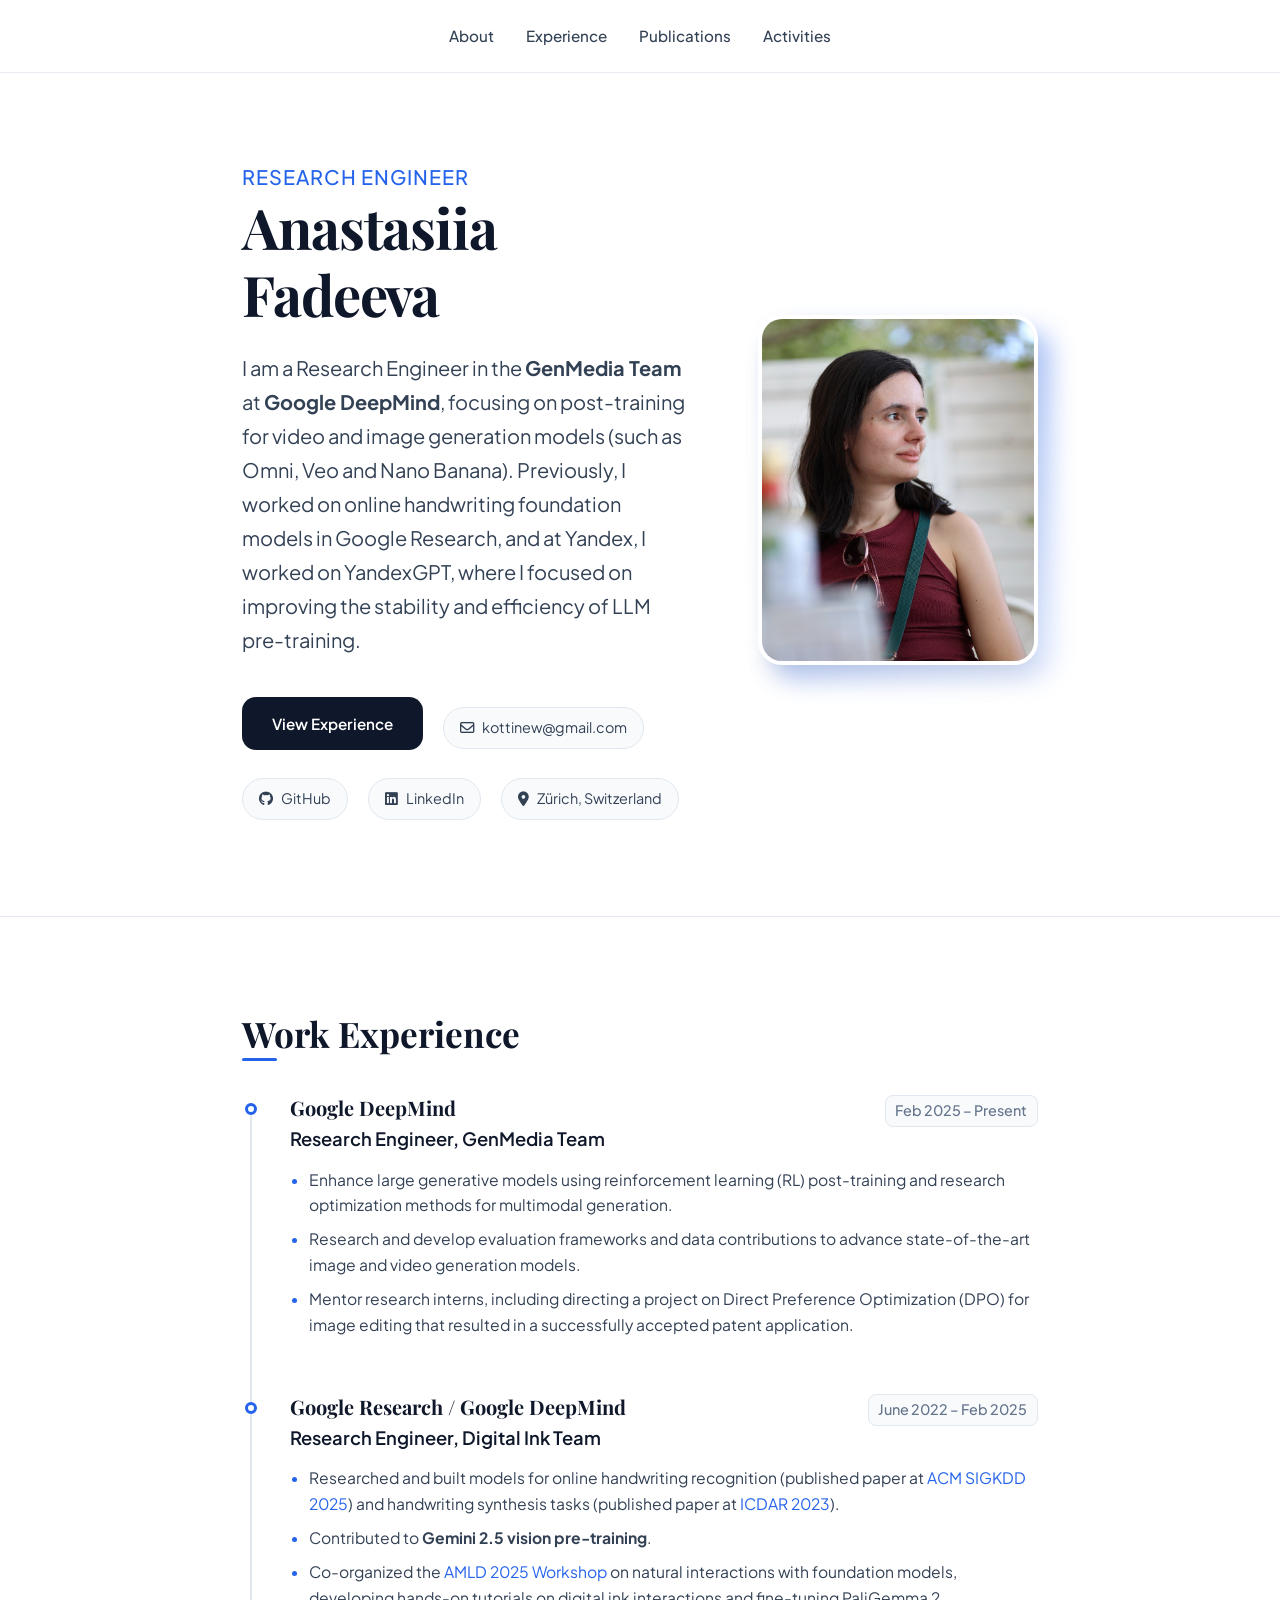
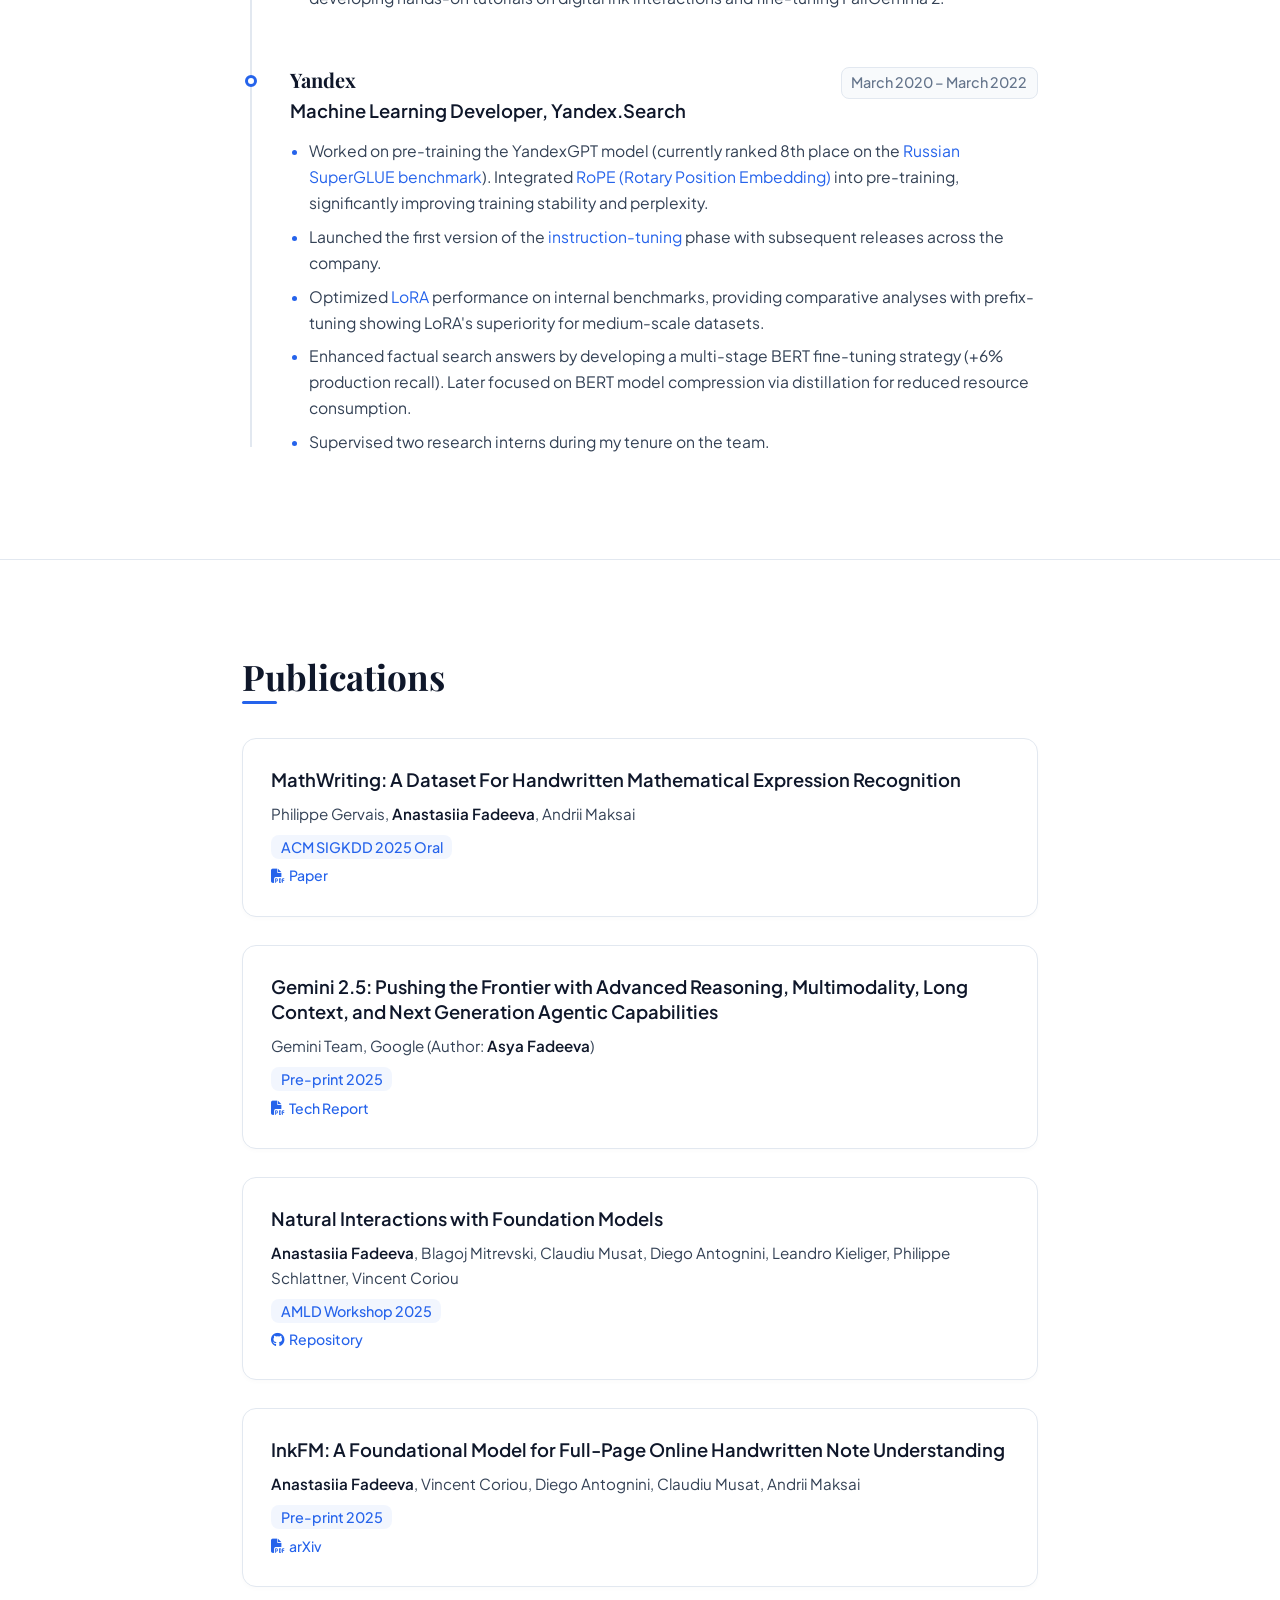
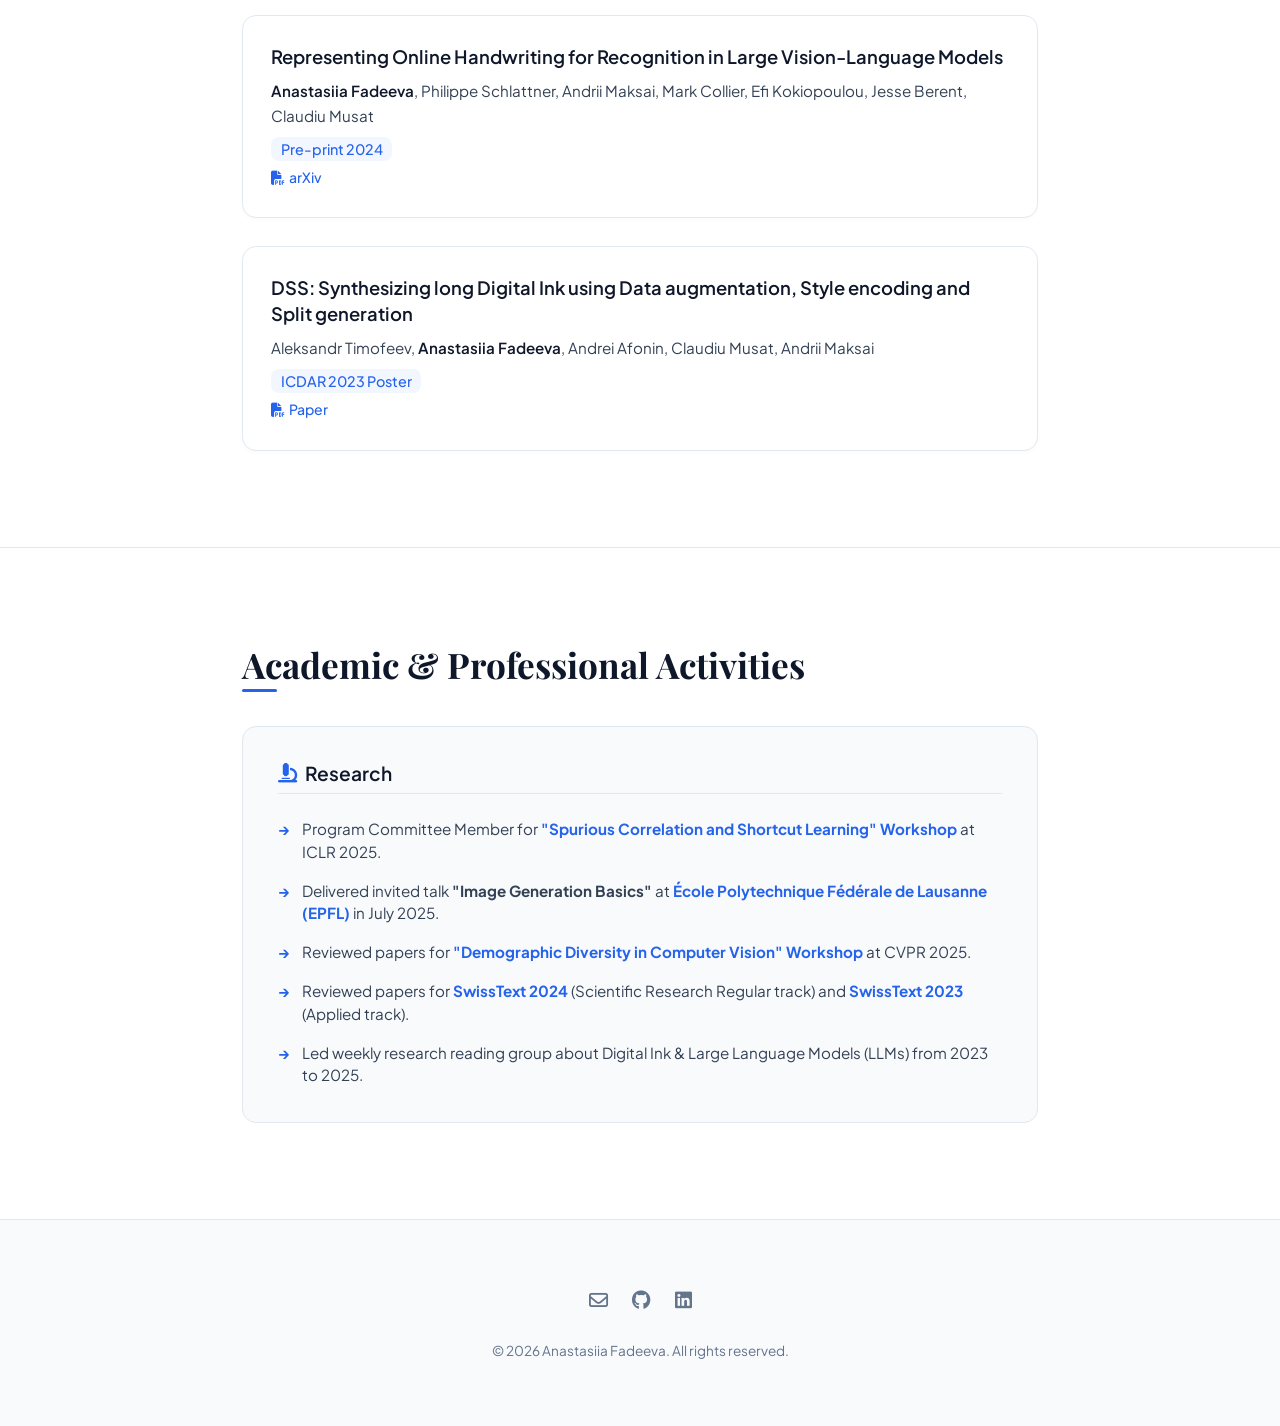
==== index.html @ 2f00301d "Add personal site files" ====
<!DOCTYPE html>
<html lang="en">

<head>
  <meta charset="UTF-8">
  <meta name="viewport" content="width=device-width, initial-scale=1.0">
  <meta name="description"
    content="Anastasiia Fadeeva - Research Engineer at Google DeepMind & Machine Learning Specialist. Zürich, Switzerland.">
  <meta name="author" content="Anastasiia Fadeeva">
  <title>Anastasiia Fadeeva | Research Engineer</title>

  <!-- FontAwesome for Premium Icons -->
  <link rel="stylesheet" href="https://cdnjs.cloudflare.com/ajax/libs/font-awesome/6.4.0/css/all.min.css">

  <!-- Custom Stylesheet -->
  <link rel="stylesheet" href="style.css">
</head>

<body>

  <!-- Sticky Header -->
  <header class="header">
    <div class="container nav">
      <ul class="nav__list">
        <li><a href="#about" class="nav__link">About</a></li>
        <li><a href="#experience" class="nav__link">Experience</a></li>
        <li><a href="#publications" class="nav__link">Publications</a></li>


        <li><a href="#activities" class="nav__link">Activities</a></li>

      </ul>
    </div>
  </header>

  <main>

    <!-- Hero Section -->
    <section id="about" class="hero reveal">
      <div class="container hero__container">
        <div class="hero__content">
          <span class="hero__subtitle">Research Engineer</span>
          <h1>Anastasiia Fadeeva</h1>
          <p class="hero__description">
            I am a Research Engineer in the <strong>GenMedia Team</strong> at <strong>Google DeepMind</strong>, focusing
            on post-training for video and image generation models (such as Omni, Veo and Nano Banana). Previously, I
            worked on online handwriting foundation models in Google Research, and at Yandex, I worked on YandexGPT, where
            I focused on improving the stability and efficiency of LLM pre-training.
          </p>
          <div class="hero__links">
            <a href="#experience" class="btn btn--primary">View Experience</a>

            <!-- Interactive Copy Email Badge -->
            <div class="contact-badge" id="emailBadge" onclick="copyEmail()">
              <i class="fa-regular fa-envelope"></i>
              <span id="emailText">kottinew@gmail.com</span>
              <span class="contact-badge__tooltip" id="emailTooltip">Click to copy</span>
            </div>

            <!-- GitHub Link -->
            <a href="https://github.com/Fadeich" target="_blank" rel="noopener" class="contact-badge">
              <i class="fa-brands fa-github"></i>
              <span>GitHub</span>
            </a>

            <!-- LinkedIn Link -->
            <a href="https://www.linkedin.com/in/anastasia-fadeeva-707616135/" target="_blank" rel="noopener"
              class="contact-badge">
              <i class="fa-brands fa-linkedin"></i>
              <span>LinkedIn</span>
            </a>

            <!-- Location Badge -->
            <div class="contact-badge" style="cursor: default;">
              <i class="fa-solid fa-location-dot"></i>
              <span>Zürich, Switzerland</span>
            </div>


          </div>
        </div>
        <div class="hero__image-wrapper">
          <div class="hero__image-inner">
            <img src="photo_asya.jpg" alt="Anastasiia Fadeeva" class="hero__image">
          </div>
        </div>
      </div>
    </section>

    <!-- Experience Section -->
    <section id="experience">
      <div class="container reveal">
        <h2>Work Experience</h2>
        <div class="timeline">

          <!-- Google DeepMind - GenMedia Team -->
          <div class="timeline-item reveal">
            <div class="timeline-dot"></div>
            <div class="timeline-header">
              <div>
                <h3 class="timeline-company">Google DeepMind</h3>
                <span class="timeline-role">Research Engineer, GenMedia Team</span>
              </div>
              <span class="timeline-date">Feb 2025 – Present</span>
            </div>
            <ul class="timeline-desc">
              <li>Enhance large generative models using reinforcement learning (RL) post-training and research
                optimization methods for multimodal generation.</li>
              <li>Research and develop evaluation frameworks and data contributions to advance state-of-the-art image
                and video generation models.</li>
              <li>Mentor research interns, including directing a project on Direct Preference Optimization (DPO) for
                image editing that resulted in a successfully accepted patent application.</li>
            </ul>
          </div>

          <!-- Google Research / DeepMind - Digital Ink -->
          <div class="timeline-item reveal">
            <div class="timeline-dot"></div>
            <div class="timeline-header">
              <div>
                <h3 class="timeline-company">Google Research / Google DeepMind</h3>
                <span class="timeline-role">Research Engineer, Digital Ink Team</span>
              </div>
              <span class="timeline-date">June 2022 – Feb 2025</span>
            </div>
            <ul class="timeline-desc">
              <li>Researched and built models for online handwriting recognition (published paper at <a
                  href="https://dl.acm.org/doi/10.1145/3711896.3737436" target="_blank" rel="noopener">ACM SIGKDD
                  2025</a>) and handwriting synthesis tasks (published paper at <a
                  href="https://dl.acm.org/doi/10.1007/978-3-031-41685-9_14" target="_blank" rel="noopener">ICDAR
                  2023</a>).</li>
              <li>Contributed to <strong>Gemini 2.5 vision pre-training</strong>.</li>
              <li>Co-organized the <a
                  href="https://github.com/google-deepmind/amld_workshop_natural_interactions_with_llms" target="_blank"
                  rel="noopener">AMLD 2025 Workshop</a> on natural interactions with foundation models, developing
                hands-on tutorials on digital ink interactions and fine-tuning PaliGemma 2.</li>
            </ul>
          </div>

          <!-- Yandex.Search -->
          <div class="timeline-item reveal">
            <div class="timeline-dot"></div>
            <div class="timeline-header">
              <div>
                <h3 class="timeline-company">Yandex</h3>
                <span class="timeline-role">Machine Learning Developer, Yandex.Search</span>
              </div>
              <span class="timeline-date">March 2020 – March 2022</span>
            </div>
            <ul class="timeline-desc">
              <li>Worked on pre-training the YandexGPT model (currently ranked 8th place on the <a
                  href="https://russiansuperglue.com/leaderboard/2" target="_blank" rel="noopener">Russian SuperGLUE
                  benchmark</a>). Integrated <a href="https://arxiv.org/abs/2104.09864" target="_blank"
                  rel="noopener">RoPE (Rotary Position Embedding)</a> into pre-training, significantly improving
                training stability and perplexity.</li>
              <li>Launched the first version of the <a href="https://arxiv.org/abs/2110.08207" target="_blank"
                  rel="noopener">instruction-tuning</a> phase with subsequent releases across the company.</li>
              <li>Optimized <a href="https://arxiv.org/abs/2106.09685" target="_blank" rel="noopener">LoRA</a>
                performance on internal benchmarks, providing comparative analyses with prefix-tuning showing LoRA's
                superiority for medium-scale datasets.</li>
              <li>Enhanced factual search answers by developing a multi-stage BERT fine-tuning strategy (+6% production
                recall). Later focused on BERT model compression via distillation for reduced resource consumption.</li>
              <li>Supervised two research interns during my tenure on the team.</li>
            </ul>
          </div>

        </div>
      </div>
    </section>

    <!-- Publications Section -->
    <section id="publications">
      <div class="container reveal">
        <h2>Publications</h2>
        <div class="pub-list">

          <!-- Pub 2 -->
          <div class="pub-item reveal">
            <h3 class="pub-title">MathWriting: A Dataset For Handwritten Mathematical Expression Recognition</h3>
            <span class="pub-authors">Philippe Gervais, <strong>Anastasiia Fadeeva</strong>, Andrii Maksai</span>
            <div class="pub-meta-row">
              <span class="pub-venue">ACM SIGKDD 2025 Oral</span>
              <div class="pub-links">
                <a href="https://dl.acm.org/doi/10.1145/3711896.3737436" target="_blank" rel="noopener"
                  class="pub-link"><i class="fa-solid fa-file-pdf"></i> Paper</a>
              </div>
            </div>
          </div>

          <!-- Pub 1 -->
          <div class="pub-item reveal">
            <h3 class="pub-title">Gemini 2.5: Pushing the Frontier with Advanced Reasoning, Multimodality, Long Context,
              and Next Generation Agentic Capabilities</h3>
            <span class="pub-authors">Gemini Team, Google (Author: <strong>Asya Fadeeva</strong>)</span>
            <div class="pub-meta-row">
              <span class="pub-venue">Pre-print 2025</span>
              <div class="pub-links">
                <a href="https://arxiv.org/pdf/2507.06261" target="_blank" rel="noopener" class="pub-link"><i
                    class="fa-solid fa-file-pdf"></i> Tech Report</a>
              </div>
            </div>
          </div>

          <!-- Pub 3 -->
          <div class="pub-item reveal">
            <h3 class="pub-title">Natural Interactions with Foundation Models</h3>
            <span class="pub-authors"><strong>Anastasiia Fadeeva</strong>, Blagoj Mitrevski, Claudiu Musat, Diego
              Antognini, Leandro Kieliger, Philippe Schlattner, Vincent Coriou</span>
            <div class="pub-meta-row">
              <span class="pub-venue">AMLD Workshop 2025</span>
              <div class="pub-links">
                <a href="https://github.com/google-deepmind/amld_workshop_natural_interactions_with_llms"
                  target="_blank" rel="noopener" class="pub-link"><i class="fa-brands fa-github"></i> Repository</a>
              </div>
            </div>
          </div>

          <!-- Pub 4 -->
          <div class="pub-item reveal">
            <h3 class="pub-title">InkFM: A Foundational Model for Full-Page Online Handwritten Note Understanding</h3>
            <span class="pub-authors"><strong>Anastasiia Fadeeva</strong>, Vincent Coriou, Diego Antognini, Claudiu
              Musat, Andrii Maksai</span>
            <div class="pub-meta-row">
              <span class="pub-venue">Pre-print 2025</span>
              <div class="pub-links">
                <a href="https://arxiv.org/pdf/2503.23081" target="_blank" rel="noopener" class="pub-link"><i
                    class="fa-solid fa-file-pdf"></i> arXiv</a>
              </div>
            </div>
          </div>

          <!-- Pub 5 -->
          <div class="pub-item reveal">
            <h3 class="pub-title">Representing Online Handwriting for Recognition in Large Vision-Language Models</h3>
            <span class="pub-authors"><strong>Anastasiia Fadeeva</strong>, Philippe Schlattner, Andrii Maksai, Mark
              Collier, Efi Kokiopoulou, Jesse Berent, Claudiu Musat</span>
            <div class="pub-meta-row">
              <span class="pub-venue">Pre-print 2024</span>
              <div class="pub-links">
                <a href="https://arxiv.org/pdf/2402.15307" target="_blank" rel="noopener" class="pub-link"><i
                    class="fa-solid fa-file-pdf"></i> arXiv</a>
              </div>
            </div>
          </div>

          <!-- Pub 6 -->
          <div class="pub-item reveal">
            <h3 class="pub-title">DSS: Synthesizing long Digital Ink using Data augmentation, Style encoding and Split
              generation</h3>
            <span class="pub-authors">Aleksandr Timofeev, <strong>Anastasiia Fadeeva</strong>, Andrei Afonin, Claudiu
              Musat, Andrii Maksai</span>
            <div class="pub-meta-row">
              <span class="pub-venue">ICDAR 2023 Poster</span>
              <div class="pub-links">
                <a href="https://dl.acm.org/doi/10.1007/978-3-031-41685-9_14" target="_blank" rel="noopener"
                  class="pub-link"><i class="fa-solid fa-file-pdf"></i> Paper</a>
              </div>
            </div>
          </div>

        </div>
      </div>
    </section>





    <!-- Academic & Professional Activities Section -->
    <section id="activities">
      <div class="container reveal">
        <h2>Academic & Professional Activities</h2>
        <div class="activities-grid">

          <!-- Research Work & Service -->
          <div class="activity-card reveal">
            <h3><i class="fa-solid fa-microscope"></i> Research</h3>
            <ul class="activity-list">
              <li>Program Committee Member for <strong><a href="https://scslworkshop.github.io/" target="_blank"
                    rel="noopener">"Spurious Correlation and Shortcut Learning" Workshop</a></strong> at ICLR 2025.</li>
              <li>Delivered invited talk <strong>"Image Generation Basics"</strong> at <strong><a
                    href="https://www.epfl.ch/en/" target="_blank" rel="noopener">École Polytechnique Fédérale de
                    Lausanne (EPFL)</a></strong> in July 2025.</li>
              <li>Reviewed papers for <strong><a href="https://sites.google.com/corp/view/cvpr-2025-demodiv/home"
                    target="_blank" rel="noopener">"Demographic Diversity in Computer Vision" Workshop</a></strong> at
                CVPR 2025.</li>
              <li>Reviewed papers for <strong><a href="https://swisstext.org/archive/2024/" target="_blank"
                    rel="noopener">SwissText 2024</a></strong> (Scientific Research Regular track) and <strong><a
                    href="https://www.swisstext.org/archive/2023/" target="_blank" rel="noopener">SwissText
                    2023</a></strong> (Applied track).</li>
              <li>Led weekly research reading group about Digital Ink & Large Language Models (LLMs) from 2023 to 2025.
              </li>
            </ul>
          </div>



        </div>
      </div>
    </section>



  </main>

  <!-- Footer -->
  <footer class="footer">
    <div class="container footer__container">
      <div class="footer__socials">
        <a href="mailto:kottinew@gmail.com" class="footer__social-link" title="Email"><i
            class="fa-regular fa-envelope"></i></a>
        <a href="https://github.com/Fadeich" class="footer__social-link" title="GitHub" target="_blank"
          rel="noopener"><i class="fa-brands fa-github"></i></a>
        <a href="https://www.linkedin.com/in/anastasia-fadeeva-707616135/" class="footer__social-link" title="LinkedIn"
          target="_blank" rel="noopener"><i class="fa-brands fa-linkedin"></i></a>
      </div>
      <div class="footer__copyright">
        &copy; 2026 Anastasiia Fadeeva. All rights reserved.
      </div>
    </div>
  </footer>

  <!-- Custom Script -->
  <script src="script.js"></script>
</body>

</html>
---- style.css ----
@import url('https://fonts.googleapis.com/css2?family=Plus+Jakarta+Sans:wght@300;400;500;600;700&family=Playfair+Display:ital,wght@0,500;0,700;1,400&display=swap');

/* --- Core Design Variables --- */
:root {
  --bg-primary: #ffffff;
  --bg-secondary: #f8fafc;
  --bg-tertiary: #f1f5f9;
  --text-primary: #0f172a;
  --text-secondary: #334155;
  --text-muted: #64748b;
  --accent: #2563eb;
  --accent-hover: #1d4ed8;
  --accent-light: rgba(37, 99, 235, 0.06);
  --border-color: #e2e8f0;
  --border-hover: #cbd5e1;
  
  --glass-bg: rgba(255, 255, 255, 0.75);
  --glass-border: rgba(226, 232, 240, 0.8);
  
  --shadow-sm: 0 2px 4px rgba(0, 0, 0, 0.02);
  --shadow-md: 0 10px 20px -5px rgba(0, 0, 0, 0.04), 0 4px 6px -2px rgba(0, 0, 0, 0.02);
  --shadow-lg: 0 20px 25px -5px rgba(0, 0, 0, 0.05), 0 10px 10px -5px rgba(0, 0, 0, 0.02);
  
  --radius-sm: 8px;
  --radius-md: 14px;
  --radius-lg: 24px;
  
  --max-width: 860px;
  --transition: all 0.3s cubic-bezier(0.4, 0, 0.2, 1);
  --transition-slow: all 0.5s cubic-bezier(0.4, 0, 0.2, 1);
}

/* --- Reset & Base Styles --- */
*, *::before, *::after {
  box-sizing: border-box;
  margin: 0;
  padding: 0;
}

html {
  scroll-behavior: smooth;
  -webkit-font-smoothing: antialiased;
  -moz-osx-font-smoothing: grayscale;
}

body {
  font-family: 'Plus Jakarta Sans', -apple-system, BlinkMacSystemFont, "Segoe UI", Roboto, Helvetica, Arial, sans-serif;
  background-color: var(--bg-primary);
  color: var(--text-primary);
  line-height: 1.65;
  overflow-x: hidden;
}

/* Custom Selection & Scrollbar */
::selection {
  background-color: var(--accent-light);
  color: var(--accent);
}

::-webkit-scrollbar {
  width: 8px;
}
::-webkit-scrollbar-track {
  background: var(--bg-primary);
}
::-webkit-scrollbar-thumb {
  background: var(--border-color);
  border-radius: var(--radius-sm);
}
::-webkit-scrollbar-thumb:hover {
  background: var(--text-muted);
}

/* --- Layout Structure --- */
.container {
  width: 100%;
  max-width: var(--max-width);
  margin: 0 auto;
  padding: 0 2rem;
}

section {
  padding: 6rem 0;
  border-bottom: 1px solid var(--border-color);
}

section:last-of-type {
  border-bottom: none;
}

/* --- Typography --- */
h1, h2, h3, h4 {
  font-weight: 700;
  line-height: 1.2;
}

h1 {
  font-family: 'Playfair Display', Georgia, serif;
  font-size: 3.5rem;
  font-weight: 700;
  color: var(--text-primary);
  letter-spacing: -0.02em;
}

h2 {
  font-family: 'Playfair Display', Georgia, serif;
  font-size: 2.2rem;
  color: var(--text-primary);
  margin-bottom: 2.5rem;
  position: relative;
  display: inline-block;
}

h2::after {
  content: '';
  position: absolute;
  left: 0;
  bottom: -6px;
  width: 35px;
  height: 3px;
  background-color: var(--accent);
  border-radius: var(--radius-sm);
}

h3 {
  font-size: 1.25rem;
  color: var(--text-primary);
  font-weight: 600;
}

h4 {
  font-size: 1rem;
  color: var(--text-muted);
  font-weight: 500;
}

p {
  color: var(--text-secondary);
  font-size: 1.05rem;
  margin-bottom: 1.5rem;
}

a {
  color: var(--accent);
  text-decoration: none;
  transition: var(--transition);
}

a:hover {
  color: var(--accent-hover);
}

/* --- Header / Navigation --- */
.header {
  position: fixed;
  top: 0;
  left: 0;
  right: 0;
  z-index: 100;
  background-color: var(--glass-bg);
  backdrop-filter: blur(12px);
  -webkit-backdrop-filter: blur(12px);
  border-bottom: 1px solid var(--glass-border);
  transition: var(--transition);
}

.header--scrolled {
  box-shadow: var(--shadow-sm);
}

.nav {
  display: flex;
  justify-content: center;
  align-items: center;
  height: 4.5rem;
}

.nav__logo {
  font-family: 'Playfair Display', Georgia, serif;
  font-weight: 700;
  font-size: 1.4rem;
  color: var(--text-primary);
  letter-spacing: -0.01em;
}

.nav__list {
  display: flex;
  list-style: none;
  gap: 2rem;
}

.nav__link {
  font-size: 0.95rem;
  font-weight: 500;
  color: var(--text-secondary);
  position: relative;
  padding: 0.25rem 0;
}

.nav__link:hover {
  color: var(--text-primary);
}

.nav__link::after {
  content: '';
  position: absolute;
  bottom: 0;
  left: 0;
  width: 0;
  height: 1.5px;
  background-color: var(--accent);
  transition: var(--transition);
}

.nav__link:hover::after {
  width: 100%;
}

/* --- Hero Section --- */
.hero {
  padding-top: 10rem;
  padding-bottom: 6rem;
  min-height: 85vh;
  display: flex;
  align-items: center;
}

.hero__container {
  display: flex;
  align-items: center;
  gap: 4rem;
  justify-content: space-between;
  width: 100%;
}

.hero__content {
  flex: 1;
}

.hero__image-wrapper {
  position: relative;
  flex-shrink: 0;
  width: 280px;
  height: 350px;
  border-radius: var(--radius-lg);
  transition: var(--transition-slow);
}

.hero__image-inner {
  width: 100%;
  height: 100%;
  border-radius: inherit;
  overflow: hidden;
  border: 4px solid var(--bg-primary);
  box-shadow: var(--shadow-lg);
  position: relative;
  z-index: 2;
  transition: var(--transition-slow);
}

/* Glowing shape behind the photo */
.hero__image-wrapper::before {
  content: '';
  position: absolute;
  top: 15px;
  left: 15px;
  right: -15px;
  bottom: -15px;
  background: linear-gradient(135deg, var(--accent) 0%, rgba(37, 99, 235, 0.3) 100%);
  border-radius: inherit;
  z-index: 1;
  filter: blur(12px);
  opacity: 0.5;
  transition: var(--transition-slow);
}

.hero__image-wrapper:hover {
  transform: translateY(-6px) scale(1.02);
}

.hero__image-wrapper:hover::before {
  transform: translate(6px, 6px);
  filter: blur(16px);
  opacity: 0.75;
}

.hero__image-wrapper:hover .hero__image-inner {
  transform: rotate(0.5deg);
  box-shadow: 0 30px 45px -10px rgba(0, 0, 0, 0.1);
}

.hero__image {
  width: 100%;
  height: 100%;
  object-fit: cover;
}

.hero__subtitle {
  font-size: 1.25rem;
  font-weight: 500;
  color: var(--accent);
  margin-bottom: 1rem;
  letter-spacing: 0.05em;
  text-transform: uppercase;
}

.hero__description {
  font-size: 1.25rem;
  color: var(--text-secondary);
  margin-top: 1.5rem;
  margin-bottom: 2.5rem;
  line-height: 1.7;
}

.hero__links {
  display: flex;
  gap: 1.25rem;
  align-items: center;
  flex-wrap: wrap;
}

.btn {
  display: inline-flex;
  align-items: center;
  justify-content: center;
  padding: 0.8rem 1.8rem;
  font-size: 0.95rem;
  font-weight: 600;
  border-radius: var(--radius-md);
  transition: var(--transition);
  cursor: pointer;
  border: 1px solid transparent;
}

.btn--primary {
  background-color: var(--text-primary);
  color: var(--bg-primary);
}

.btn--primary:hover {
  background-color: var(--accent);
  color: var(--bg-primary);
  box-shadow: var(--shadow-md);
  transform: translateY(-2px);
}

.btn--secondary {
  background-color: var(--bg-secondary);
  border-color: var(--border-color);
  color: var(--text-primary);
}

.btn--secondary:hover {
  background-color: var(--bg-tertiary);
  border-color: var(--border-hover);
  transform: translateY(-2px);
}

/* --- Interactive Contact Card --- */
.contact-badge {
  display: inline-flex;
  align-items: center;
  background-color: var(--bg-secondary);
  border: 1px solid var(--border-color);
  padding: 0.5rem 1rem;
  border-radius: 50px;
  font-size: 0.9rem;
  color: var(--text-secondary);
  cursor: pointer;
  transition: var(--transition);
  margin-top: 0.5rem;
  position: relative;
}

.contact-badge:hover {
  background-color: var(--bg-primary);
  border-color: var(--accent);
  color: var(--accent);
  transform: translateY(-1px);
}

.contact-badge i {
  margin-right: 0.5rem;
}

.contact-badge__tooltip {
  position: absolute;
  bottom: 125%;
  left: 50%;
  transform: translateX(-50%) translateY(5px);
  background-color: var(--text-primary);
  color: var(--bg-primary);
  padding: 0.35rem 0.75rem;
  border-radius: var(--radius-sm);
  font-size: 0.75rem;
  white-space: nowrap;
  opacity: 0;
  visibility: hidden;
  transition: var(--transition);
  box-shadow: var(--shadow-md);
}

.contact-badge__tooltip::after {
  content: "";
  position: absolute;
  top: 100%;
  left: 50%;
  margin-left: -5px;
  border-width: 5px;
  border-style: solid;
  border-color: var(--text-primary) transparent transparent transparent;
}

.contact-badge--copied .contact-badge__tooltip {
  opacity: 1;
  visibility: visible;
  transform: translateX(-50%) translateY(0);
}

/* --- Experience Section --- */
.timeline {
  position: relative;
  margin-left: 0.5rem;
}

.timeline::before {
  content: '';
  position: absolute;
  top: 8px;
  left: 0;
  width: 2px;
  height: calc(100% - 16px);
  background-color: var(--border-color);
}

.timeline-item {
  position: relative;
  padding-left: 2.5rem;
  margin-bottom: 3.5rem;
}

.timeline-item:last-child {
  margin-bottom: 0;
}

.timeline-dot {
  position: absolute;
  top: 8px;
  left: -5px;
  width: 12px;
  height: 12px;
  border-radius: 50%;
  background-color: var(--bg-primary);
  border: 3px solid var(--accent);
  transition: var(--transition);
}

.timeline-item:hover .timeline-dot {
  background-color: var(--accent);
  box-shadow: 0 0 0 6px var(--accent-light);
  transform: scale(1.1);
}

.timeline-header {
  display: flex;
  justify-content: space-between;
  align-items: baseline;
  flex-wrap: wrap;
  gap: 0.5rem;
  margin-bottom: 0.75rem;
}

.timeline-role {
  font-size: 1.15rem;
  font-weight: 600;
  color: var(--text-primary);
}

.timeline-company {
  font-family: 'Playfair Display', Georgia, serif;
  font-size: 1.25rem;
  font-weight: 700;
  color: var(--text-primary);
  margin-bottom: 0.25rem;
}

.timeline-date {
  font-size: 0.9rem;
  color: var(--text-muted);
  font-weight: 500;
  background-color: var(--bg-secondary);
  padding: 0.2rem 0.6rem;
  border-radius: var(--radius-sm);
  border: 1px solid var(--border-color);
}

.timeline-desc {
  list-style-position: outside;
  margin-left: 1.2rem;
  color: var(--text-secondary);
}

.timeline-desc li {
  margin-bottom: 0.5rem;
  font-size: 0.98rem;
}

.timeline-desc li::marker {
  color: var(--accent);
}

/* --- Skills Section --- */
.skills-grid {
  display: grid;
  grid-template-columns: repeat(auto-fit, minmax(250px, 1fr));
  gap: 2.5rem;
}

.skills-category {
  background-color: var(--bg-secondary);
  border: 1px solid var(--border-color);
  padding: 2rem;
  border-radius: var(--radius-md);
  transition: var(--transition);
}

.skills-category:hover {
  border-color: var(--border-hover);
  box-shadow: var(--shadow-md);
}

.skills-category h3 {
  margin-bottom: 1.25rem;
  font-size: 1.15rem;
  border-bottom: 1.5px solid var(--border-color);
  padding-bottom: 0.5rem;
}

.skills-list {
  display: flex;
  flex-wrap: wrap;
  gap: 0.6rem;
}

.skill-tag {
  background-color: var(--bg-primary);
  border: 1px solid var(--border-color);
  color: var(--text-secondary);
  padding: 0.4rem 0.9rem;
  font-size: 0.88rem;
  font-weight: 500;
  border-radius: 50px;
  transition: var(--transition);
}

.skill-tag:hover {
  border-color: var(--accent);
  color: var(--accent);
  background-color: var(--accent-light);
  transform: translateY(-2px);
}

/* --- Education Section --- */
.edu-grid {
  display: flex;
  flex-direction: column;
  gap: 2rem;
}

.edu-card {
  display: flex;
  justify-content: space-between;
  border-left: 3px solid var(--accent);
  padding: 0.5rem 0 0.5rem 1.5rem;
  flex-wrap: wrap;
  gap: 1rem;
  transition: var(--transition);
}

.edu-card:hover {
  transform: translateX(4px);
}

.edu-degree {
  font-size: 1.2rem;
  font-weight: 600;
  color: var(--text-primary);
  margin-bottom: 0.25rem;
}

.edu-school {
  font-size: 1rem;
  color: var(--text-secondary);
  margin-bottom: 0.25rem;
}

.edu-meta {
  font-size: 0.9rem;
  color: var(--text-muted);
}

.edu-gpa {
  font-weight: 600;
  color: var(--accent);
}

.edu-date {
  font-size: 0.9rem;
  color: var(--text-muted);
  font-weight: 500;
  align-self: flex-start;
  background-color: var(--bg-secondary);
  padding: 0.2rem 0.6rem;
  border-radius: var(--radius-sm);
  border: 1px solid var(--border-color);
}

/* --- Projects Section --- */
.projects-grid {
  display: grid;
  grid-template-columns: repeat(auto-fit, minmax(320px, 1fr));
  gap: 2rem;
}

.project-card {
  background-color: var(--bg-primary);
  border: 1px solid var(--border-color);
  border-radius: var(--radius-md);
  padding: 2.2rem;
  display: flex;
  flex-direction: column;
  justify-content: space-between;
  transition: var(--transition-slow);
  box-shadow: var(--shadow-sm);
}

.project-card:hover {
  transform: translateY(-6px);
  border-color: var(--border-hover);
  box-shadow: var(--shadow-lg);
}

.project-title {
  font-family: 'Playfair Display', Georgia, serif;
  font-size: 1.35rem;
  font-weight: 700;
  color: var(--text-primary);
  margin-bottom: 0.75rem;
  line-height: 1.3;
}

.project-tag {
  display: inline-block;
  font-size: 0.75rem;
  font-weight: 600;
  text-transform: uppercase;
  letter-spacing: 0.05em;
  color: var(--accent);
  background-color: var(--accent-light);
  padding: 0.25rem 0.6rem;
  border-radius: var(--radius-sm);
  margin-bottom: 1rem;
  width: fit-content;
}

.project-desc {
  font-size: 0.95rem;
  color: var(--text-secondary);
  margin-bottom: 1.5rem;
  line-height: 1.6;
}

.project-link {
  font-size: 0.9rem;
  font-weight: 600;
  display: inline-flex;
  align-items: center;
  color: var(--text-primary);
  margin-top: auto;
}

.project-link i {
  margin-left: 0.4rem;
  transition: var(--transition);
}

.project-card:hover .project-link {
  color: var(--accent);
}

.project-card:hover .project-link i {
  transform: translateX(4px);
}

/* --- Footer --- */
.footer {
  padding: 4rem 0;
  border-top: 1px solid var(--border-color);
  background-color: var(--bg-secondary);
  color: var(--text-secondary);
  font-size: 0.9rem;
  text-align: center;
}

.footer__container {
  display: flex;
  flex-direction: column;
  align-items: center;
  gap: 1.5rem;
}

.footer__socials {
  display: flex;
  gap: 1.5rem;
}

.footer__social-link {
  color: var(--text-muted);
  font-size: 1.2rem;
  transition: var(--transition);
}

.footer__social-link:hover {
  color: var(--accent);
  transform: translateY(-2px);
}

.footer__copyright {
  color: var(--text-muted);
  font-size: 0.85rem;
}

/* --- Publications Section --- */
.pub-list {
  display: flex;
  flex-direction: column;
  gap: 1.75rem;
}

.pub-item {
  position: relative;
  background-color: var(--bg-primary);
  border: 1px solid var(--border-color);
  padding: 1.75rem;
  border-radius: var(--radius-md);
  transition: var(--transition);
  display: flex;
  flex-direction: column;
  gap: 0.5rem;
  box-shadow: var(--shadow-sm);
}

.pub-item:hover {
  border-color: var(--border-hover);
  box-shadow: var(--shadow-md);
  transform: translateX(4px);
}

.pub-title {
  font-size: 1.15rem;
  font-weight: 600;
  color: var(--text-primary);
  line-height: 1.4;
}

.pub-authors {
  font-size: 0.95rem;
  color: var(--text-secondary);
}

.pub-authors strong {
  color: var(--text-primary);
  font-weight: 600;
}

.pub-venue {
  font-size: 0.9rem;
  font-weight: 500;
  color: var(--accent);
  background-color: var(--accent-light);
  padding: 0.2rem 0.6rem;
  border-radius: var(--radius-sm);
  width: fit-content;
}

.pub-links {
  display: flex;
  gap: 1rem;
  margin-top: 0.25rem;
  font-size: 0.88rem;
  font-weight: 500;
}

.pub-link {
  display: inline-flex;
  align-items: center;
  gap: 0.25rem;
}

/* --- Activities Section --- */
.activities-grid {
  display: grid;
  grid-template-columns: repeat(auto-fit, minmax(250px, 1fr));
  gap: 2rem;
}

.activity-card {
  background-color: var(--bg-secondary);
  border: 1px solid var(--border-color);
  padding: 2.2rem;
  border-radius: var(--radius-md);
  transition: var(--transition);
}

.activity-card:hover {
  border-color: var(--border-hover);
  box-shadow: var(--shadow-md);
}

.activity-card h3 {
  margin-bottom: 1.5rem;
  font-size: 1.2rem;
  border-bottom: 1.5px solid var(--border-color);
  padding-bottom: 0.5rem;
  display: flex;
  align-items: center;
  gap: 0.5rem;
}

.activity-card h3 i {
  color: var(--accent);
}

.activity-list {
  list-style: none;
  display: flex;
  flex-direction: column;
  gap: 1rem;
}

.activity-list li {
  font-size: 0.95rem;
  color: var(--text-secondary);
  position: relative;
  padding-left: 1.5rem;
  line-height: 1.5;
}

.activity-list li::before {
  content: '→';
  position: absolute;
  left: 0;
  top: 0;
  color: var(--accent);
  font-weight: 700;
}

/* --- Scroll Reveal Animations --- */
.reveal {
  opacity: 0;
  transform: translateY(20px);
  transition: opacity 0.8s cubic-bezier(0.2, 0.8, 0.2, 1), 
              transform 0.8s cubic-bezier(0.2, 0.8, 0.2, 1);
}

.reveal--visible {
  opacity: 1;
  transform: translateY(0);
}

/* --- Responsive Adjustments --- */
@media (max-width: 768px) {
  h1 {
    font-size: 2.8rem;
  }
  
  h2 {
    font-size: 1.8rem;
  }
  
  section {
    padding: 4rem 0;
  }
  
  .hero {
    padding-top: 8rem;
    min-height: auto;
  }
  
  .hero__container {
    flex-direction: column-reverse;
    gap: 2.5rem;
    text-align: center;
  }

  .hero__image-wrapper {
    width: 220px;
    height: 275px;
  }

  .hero__links {
    justify-content: center;
  }
  
  .nav__list {
    display: none; /* simple mobile nav: fallback is scroll list or plain flow */
  }
  
  .timeline-header {
    flex-direction: column;
    align-items: flex-start;
  }
  
  .timeline-date {
    margin-top: 0.25rem;
  }
  
  .edu-card {
    flex-direction: column;
    gap: 0.25rem;
  }
  
  .edu-date {
    align-self: flex-start;
  }
}
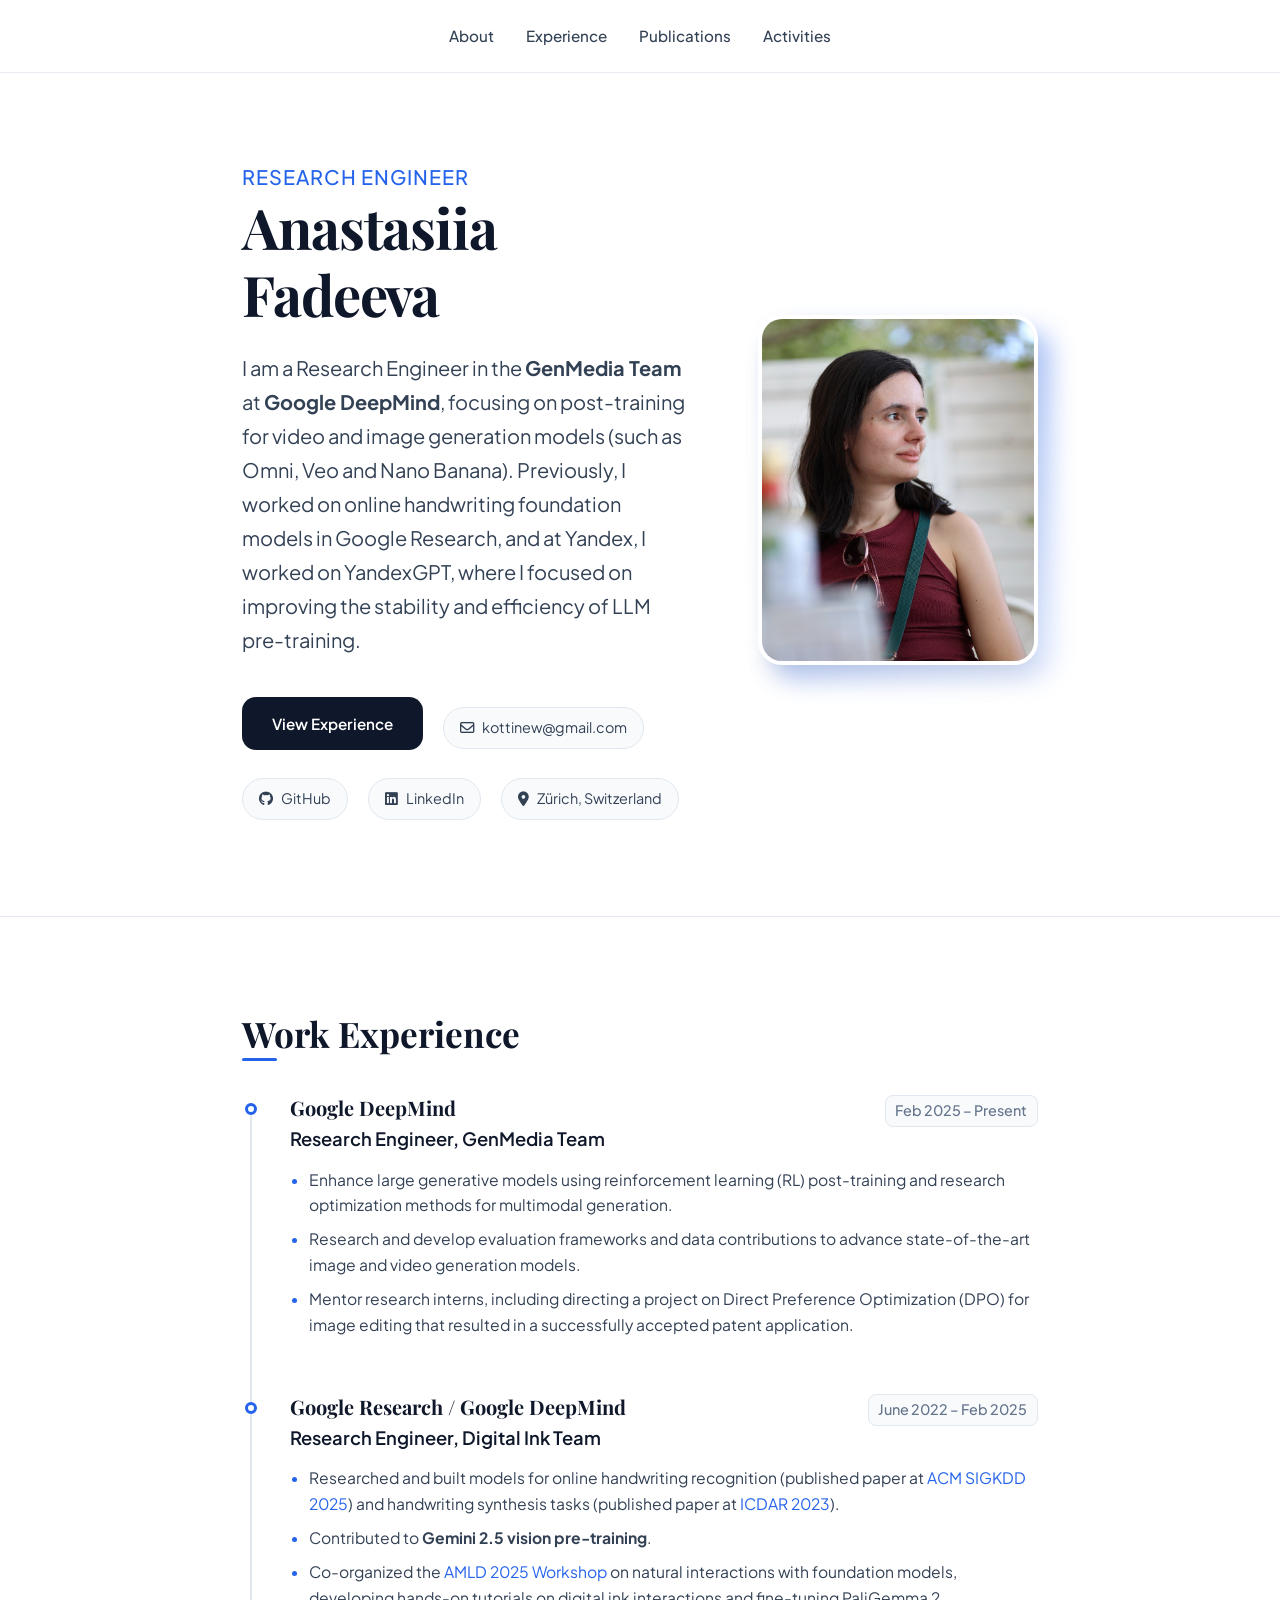
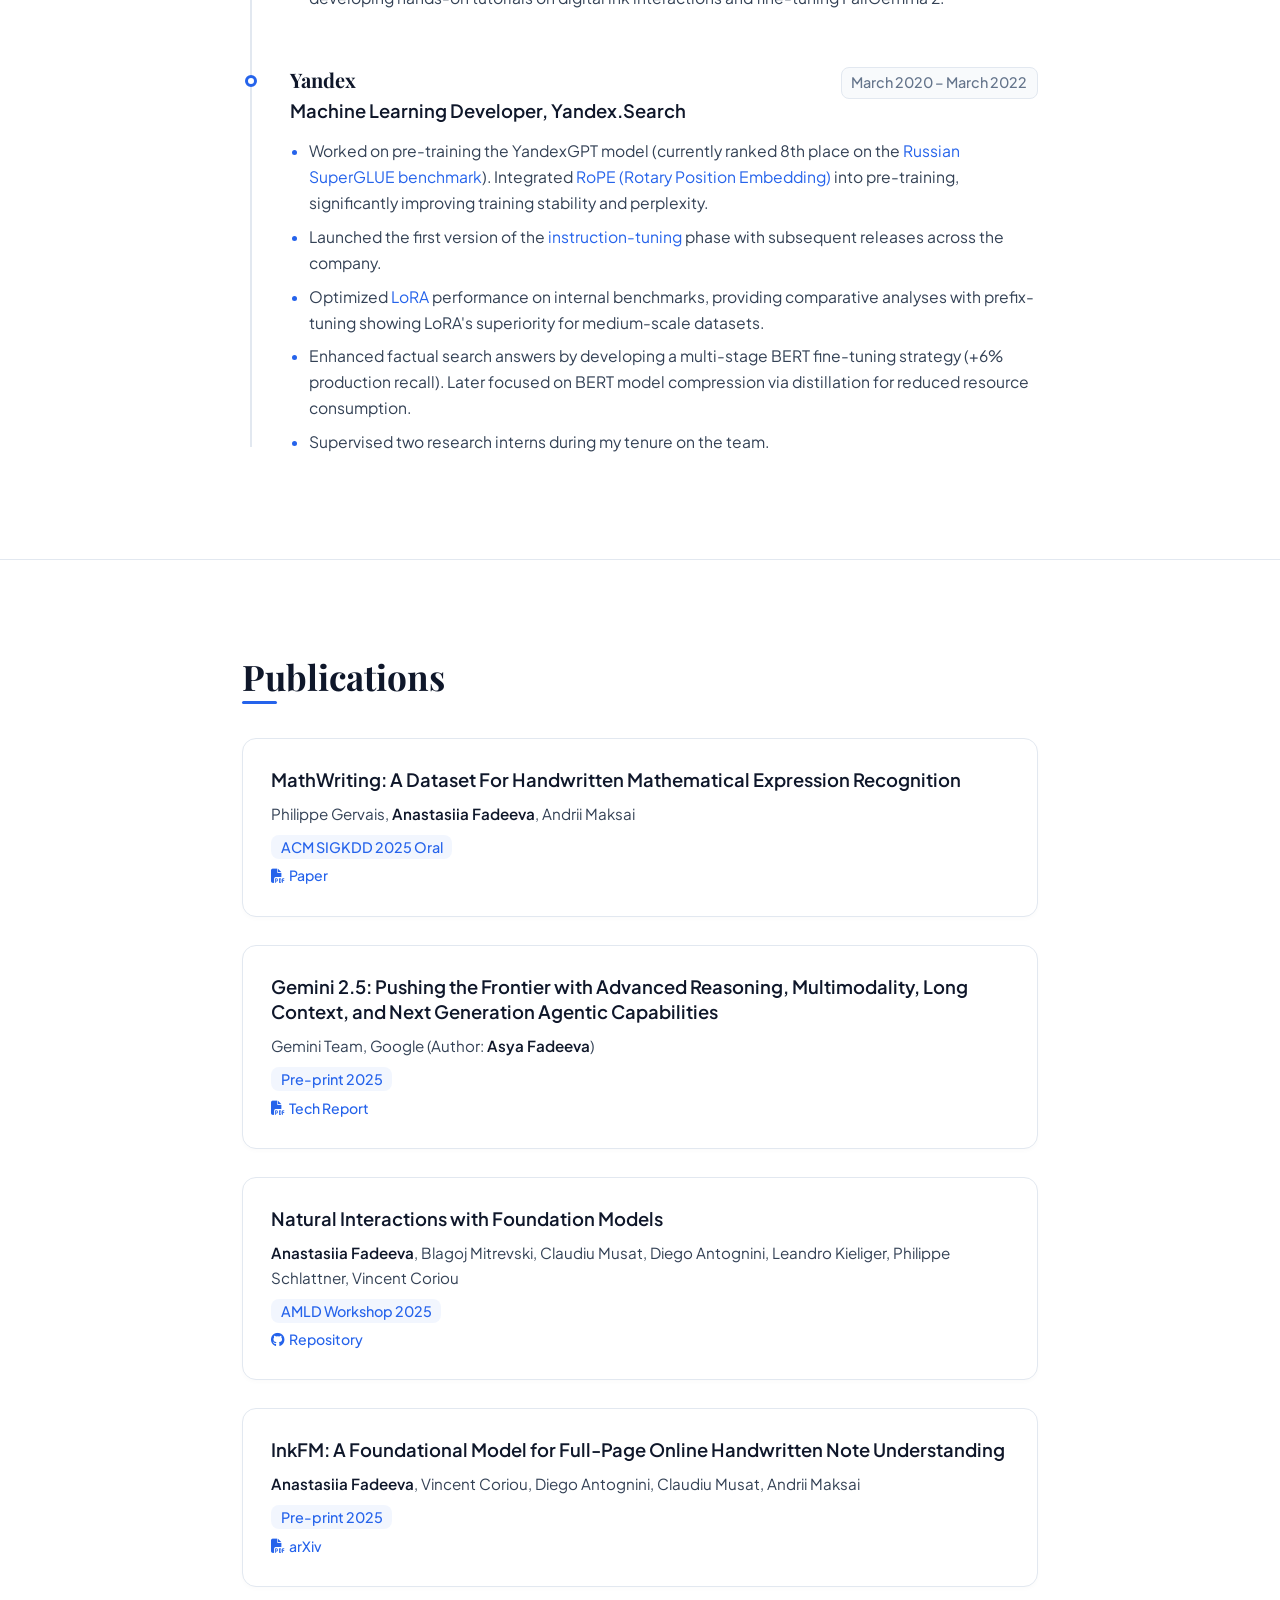
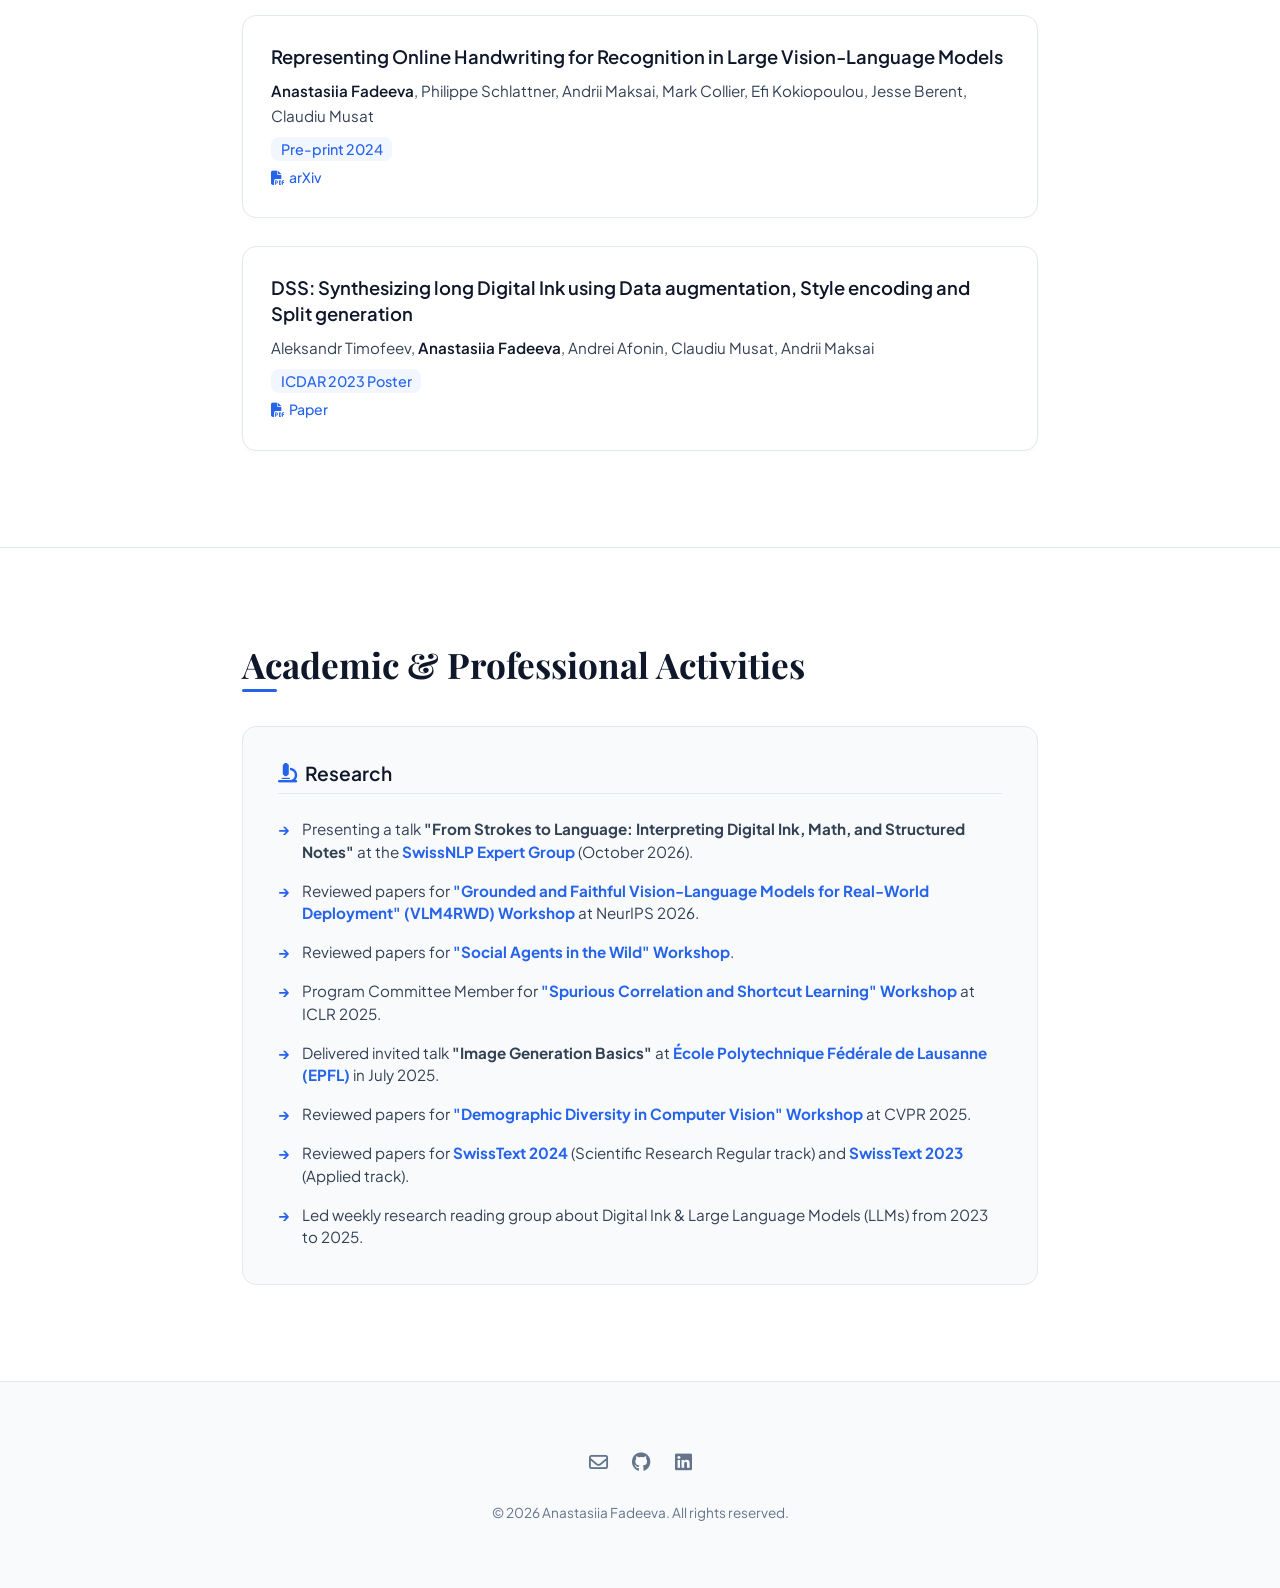
==== commit e23ceea0: "Add SwissNLP expert group talk and site metadata" ====
--- a/index.html
+++ b/index.html
@@ -8,6 +8,244 @@
     content="Anastasiia Fadeeva - Research Engineer at Google DeepMind & Machine Learning Specialist. Zürich, Switzerland.">
   <meta name="author" content="Anastasiia Fadeeva">
   <title>Anastasiia Fadeeva | Research Engineer</title>
+  <link rel="canonical" href="https://fadeich.github.io/">
+
+  <!-- Open Graph / Social Sharing -->
+  <meta property="og:title" content="Anastasiia Fadeeva | Research Engineer">
+  <meta property="og:description" content="Research Engineer at Google DeepMind & Machine Learning Specialist. Zürich, Switzerland.">
+  <meta property="og:type" content="profile">
+  <meta property="og:image" content="photo_asya.jpg">
+
+  <!-- Schema.org Structured Data (JSON-LD) -->
+  <script type="application/ld+json">
+  {
+    "@context": "https://schema.org",
+    "@graph": [
+      {
+        "@type": "ProfilePage",
+        "@id": "#profilepage",
+        "name": "Anastasiia Fadeeva | Research Engineer",
+        "description": "Research Engineer in the GenMedia Team at Google DeepMind & Machine Learning Specialist. Zürich, Switzerland.",
+        "breadcrumb": {
+          "@id": "#breadcrumb"
+        },
+        "mainEntity": {
+          "@id": "#person"
+        }
+      },
+      {
+        "@type": "BreadcrumbList",
+        "@id": "#breadcrumb",
+        "itemListElement": [
+          {
+            "@type": "ListItem",
+            "position": 1,
+            "name": "About",
+            "item": "#about"
+          },
+          {
+            "@type": "ListItem",
+            "position": 2,
+            "name": "Experience",
+            "item": "#experience"
+          },
+          {
+            "@type": "ListItem",
+            "position": 3,
+            "name": "Publications",
+            "item": "#publications"
+          },
+          {
+            "@type": "ListItem",
+            "position": 4,
+            "name": "Activities",
+            "item": "#activities"
+          }
+        ]
+      },
+      {
+        "@type": "Person",
+        "@id": "#person",
+        "name": "Anastasiia Fadeeva",
+        "alternateName": [
+          "Asya Fadeeva",
+          "Anastasia Fadeeva"
+        ],
+        "jobTitle": "Research Engineer",
+        "description": "Research Engineer in the GenMedia Team at Google DeepMind, focusing on post-training for video and image generation models.",
+        "image": "photo_asya.jpg",
+        "email": "mailto:kottinew@gmail.com",
+        "address": {
+          "@type": "PostalAddress",
+          "addressLocality": "Zürich",
+          "addressCountry": "Switzerland"
+        },
+        "worksFor": {
+          "@type": "Organization",
+          "name": "Google DeepMind",
+          "url": "https://deepmind.google"
+        },
+        "alumniOf": [
+          {
+            "@type": "Organization",
+            "name": "Google Research"
+          },
+          {
+            "@type": "Organization",
+            "name": "Yandex"
+          }
+        ],
+        "sameAs": [
+          "https://github.com/Fadeich",
+          "https://www.linkedin.com/in/anastasia-fadeeva-707616135/"
+        ],
+        "knowsAbout": [
+          "Machine Learning",
+          "Generative Media",
+          "Video Generation",
+          "Image Generation",
+          "Reinforcement Learning (RL)",
+          "Direct Preference Optimization (DPO)",
+          "Large Language Models (LLMs)",
+          "Foundation Models",
+          "Online Handwriting Recognition",
+          "Digital Ink",
+          "Computer Vision"
+        ]
+      },
+      {
+        "@type": "ScholarlyArticle",
+        "name": "MathWriting: A Dataset For Handwritten Mathematical Expression Recognition",
+        "headline": "MathWriting: A Dataset For Handwritten Mathematical Expression Recognition",
+        "url": "https://dl.acm.org/doi/10.1145/3711896.3737436",
+        "datePublished": "2025",
+        "publication": "ACM SIGKDD 2025",
+        "author": [
+          {
+            "@type": "Person",
+            "name": "Philippe Gervais"
+          },
+          {
+            "@id": "#person"
+          },
+          {
+            "@type": "Person",
+            "name": "Andrii Maksai"
+          }
+        ]
+      },
+      {
+        "@type": "ScholarlyArticle",
+        "name": "Gemini 2.5: Pushing the Frontier with Advanced Reasoning, Multimodality, Long Context, and Next Generation Agentic Capabilities",
+        "headline": "Gemini 2.5: Pushing the Frontier with Advanced Reasoning, Multimodality, Long Context, and Next Generation Agentic Capabilities",
+        "url": "https://arxiv.org/abs/2507.06261",
+        "datePublished": "2025",
+        "author": [
+          {
+            "@type": "Organization",
+            "name": "Gemini Team, Google"
+          },
+          {
+            "@id": "#person"
+          }
+        ]
+      },
+      {
+        "@type": "ScholarlyArticle",
+        "name": "InkFM: A Foundational Model for Full-Page Online Handwritten Note Understanding",
+        "headline": "InkFM: A Foundational Model for Full-Page Online Handwritten Note Understanding",
+        "url": "https://arxiv.org/abs/2503.23081",
+        "datePublished": "2025",
+        "author": [
+          {
+            "@id": "#person"
+          },
+          {
+            "@type": "Person",
+            "name": "Vincent Coriou"
+          },
+          {
+            "@type": "Person",
+            "name": "Diego Antognini"
+          },
+          {
+            "@type": "Person",
+            "name": "Claudiu Musat"
+          },
+          {
+            "@type": "Person",
+            "name": "Andrii Maksai"
+          }
+        ]
+      },
+      {
+        "@type": "ScholarlyArticle",
+        "name": "Representing Online Handwriting for Recognition in Large Vision-Language Models",
+        "headline": "Representing Online Handwriting for Recognition in Large Vision-Language Models",
+        "url": "https://arxiv.org/abs/2402.15307",
+        "datePublished": "2024",
+        "author": [
+          {
+            "@id": "#person"
+          },
+          {
+            "@type": "Person",
+            "name": "Philippe Schlattner"
+          },
+          {
+            "@type": "Person",
+            "name": "Andrii Maksai"
+          },
+          {
+            "@type": "Person",
+            "name": "Mark Collier"
+          },
+          {
+            "@type": "Person",
+            "name": "Efi Kokiopoulou"
+          },
+          {
+            "@type": "Person",
+            "name": "Jesse Berent"
+          },
+          {
+            "@type": "Person",
+            "name": "Claudiu Musat"
+          }
+        ]
+      },
+      {
+        "@type": "ScholarlyArticle",
+        "name": "DSS: Synthesizing long Digital Ink using Data augmentation, Style encoding and Split generation",
+        "headline": "DSS: Synthesizing long Digital Ink using Data augmentation, Style encoding and Split generation",
+        "url": "https://dl.acm.org/doi/10.1007/978-3-031-41685-9_14",
+        "datePublished": "2023",
+        "publication": "ICDAR 2023",
+        "author": [
+          {
+            "@type": "Person",
+            "name": "Aleksandr Timofeev"
+          },
+          {
+            "@id": "#person"
+          },
+          {
+            "@type": "Person",
+            "name": "Andrei Afonin"
+          },
+          {
+            "@type": "Person",
+            "name": "Claudiu Musat"
+          },
+          {
+            "@type": "Person",
+            "name": "Andrii Maksai"
+          }
+        ]
+      }
+    ]
+  }
+  </script>
 
   <!-- FontAwesome for Premium Icons -->
   <link rel="stylesheet" href="https://cdnjs.cloudflare.com/ajax/libs/font-awesome/6.4.0/css/all.min.css">
@@ -276,6 +514,12 @@
           <div class="activity-card reveal">
             <h3><i class="fa-solid fa-microscope"></i> Research</h3>
             <ul class="activity-list">
+              <li>Presenting a talk <strong>"From Strokes to Language: Interpreting Digital Ink, Math, and Structured Notes"</strong> at the <strong><a href="https://lnkd.in/p/escaXQyh" target="_blank"
+                    rel="noopener">SwissNLP Expert Group</a></strong> (October 2026).</li>
+              <li>Reviewed papers for <strong><a href="https://vlm4rwd.github.io/" target="_blank"
+                    rel="noopener">"Grounded and Faithful Vision-Language Models for Real-World Deployment" (VLM4RWD) Workshop</a></strong> at NeurIPS 2026.</li>
+              <li>Reviewed papers for <strong><a href="https://social-llm-workshop.github.io/" target="_blank"
+                    rel="noopener">"Social Agents in the Wild" Workshop</a></strong>.</li>
               <li>Program Committee Member for <strong><a href="https://scslworkshop.github.io/" target="_blank"
                     rel="noopener">"Spurious Correlation and Shortcut Learning" Workshop</a></strong> at ICLR 2025.</li>
               <li>Delivered invited talk <strong>"Image Generation Basics"</strong> at <strong><a
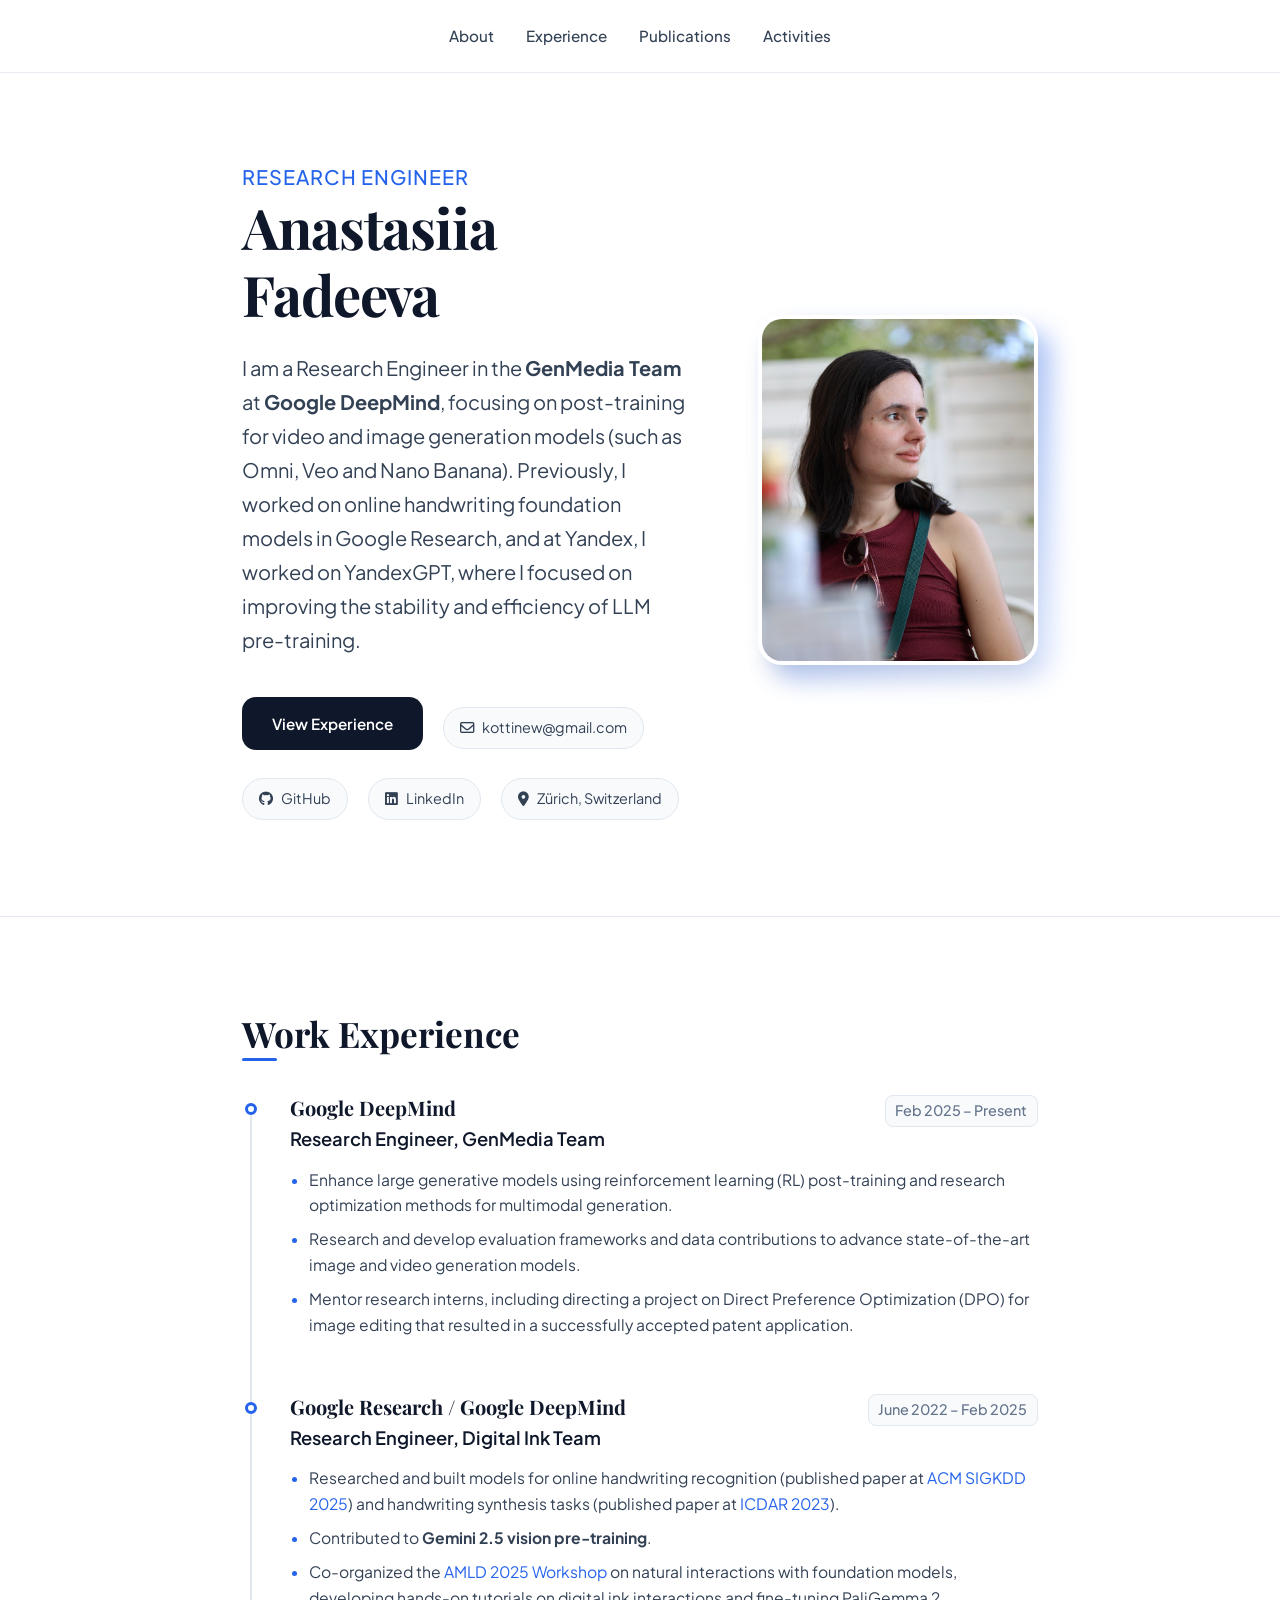
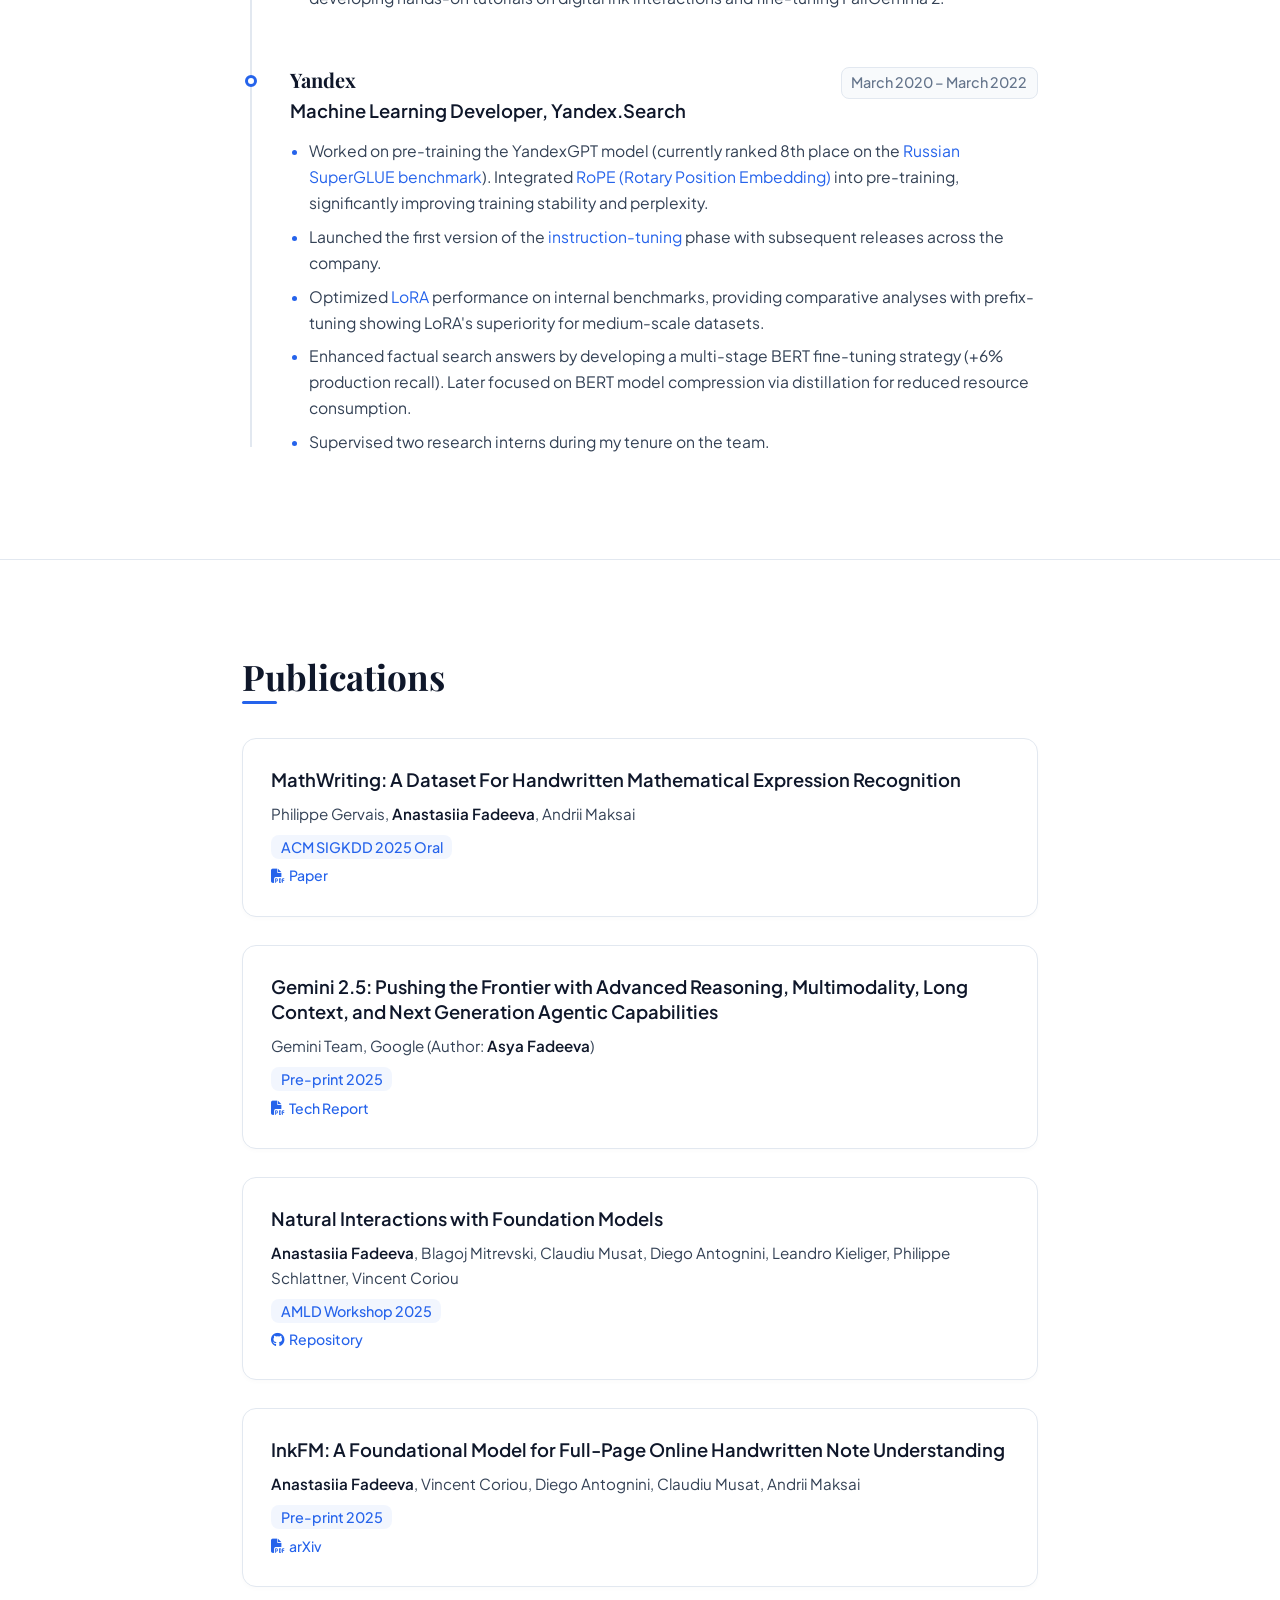
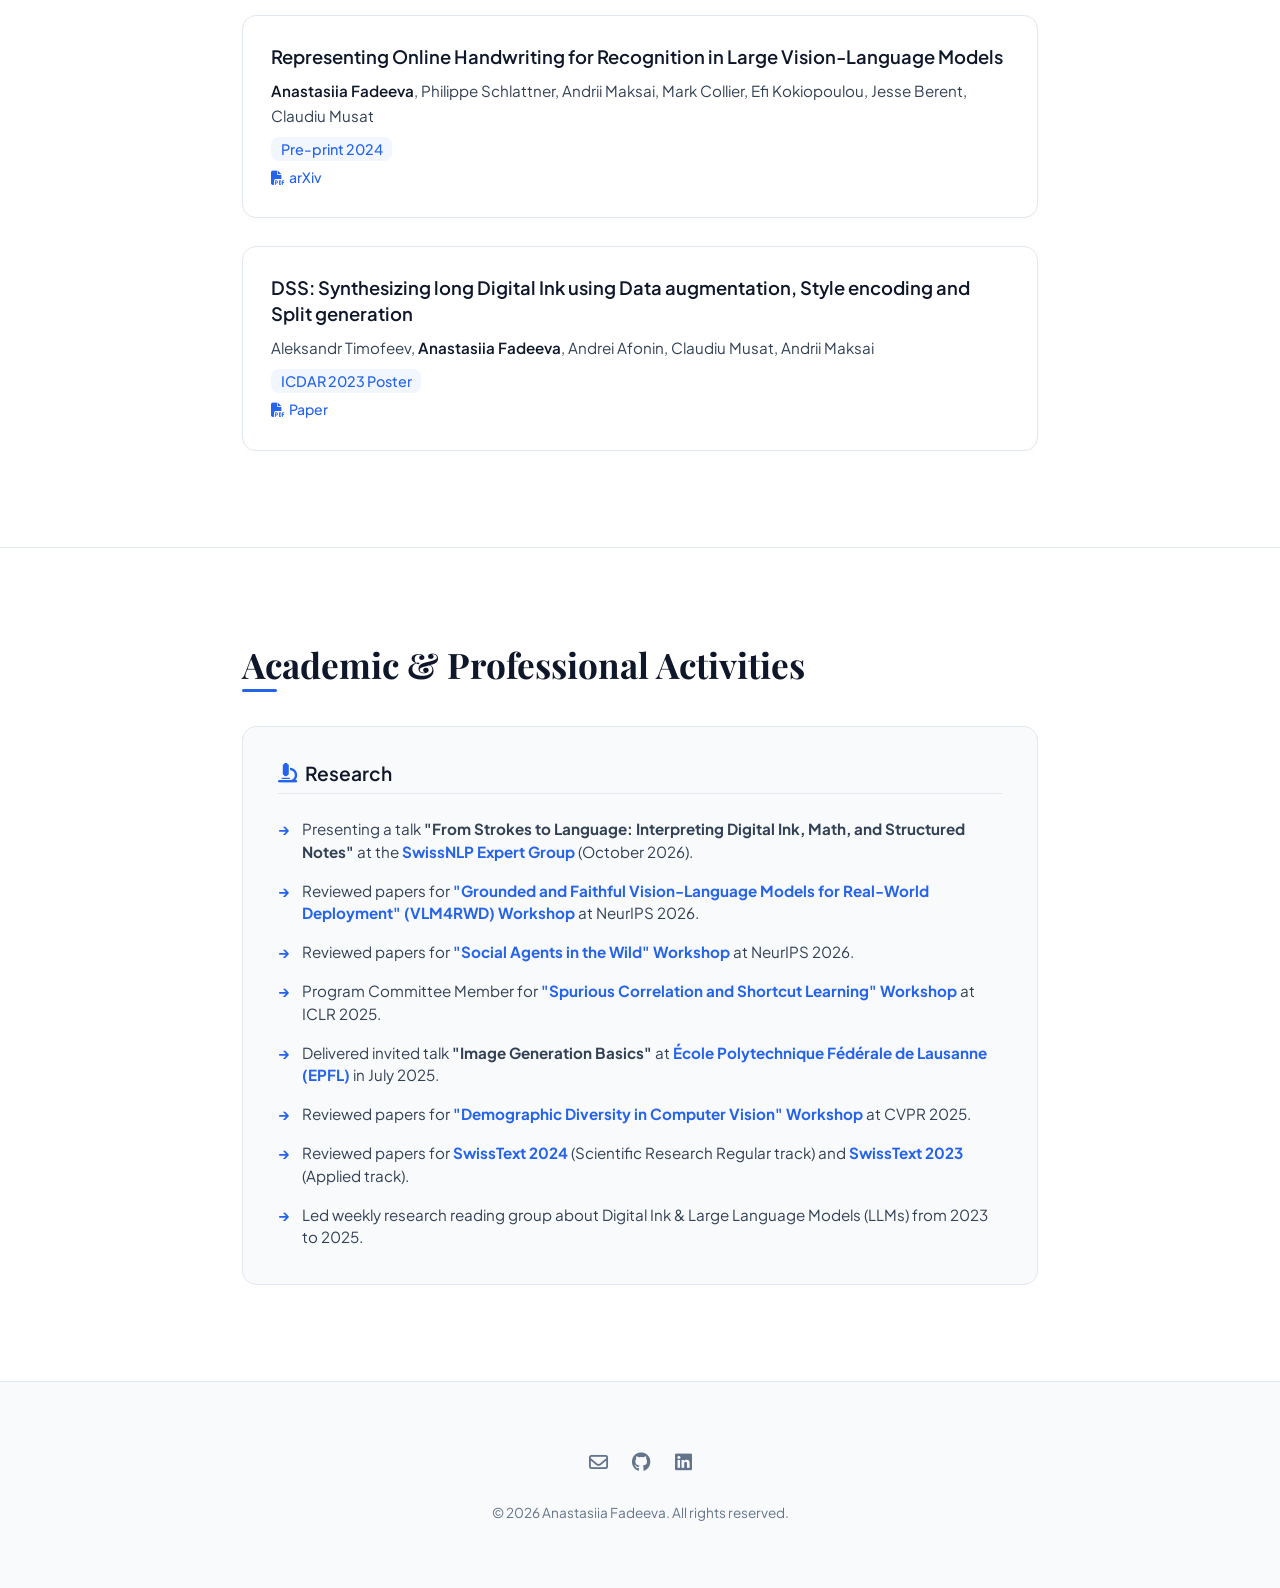
==== commit 4978221f: "Add NeurIPS 2026 to Social Agents workshop review" ====
--- a/index.html
+++ b/index.html
@@ -519,7 +519,7 @@
               <li>Reviewed papers for <strong><a href="https://vlm4rwd.github.io/" target="_blank"
                     rel="noopener">"Grounded and Faithful Vision-Language Models for Real-World Deployment" (VLM4RWD) Workshop</a></strong> at NeurIPS 2026.</li>
               <li>Reviewed papers for <strong><a href="https://social-llm-workshop.github.io/" target="_blank"
-                    rel="noopener">"Social Agents in the Wild" Workshop</a></strong>.</li>
+                    rel="noopener">"Social Agents in the Wild" Workshop</a></strong> at NeurIPS 2026.</li>
               <li>Program Committee Member for <strong><a href="https://scslworkshop.github.io/" target="_blank"
                     rel="noopener">"Spurious Correlation and Shortcut Learning" Workshop</a></strong> at ICLR 2025.</li>
               <li>Delivered invited talk <strong>"Image Generation Basics"</strong> at <strong><a
